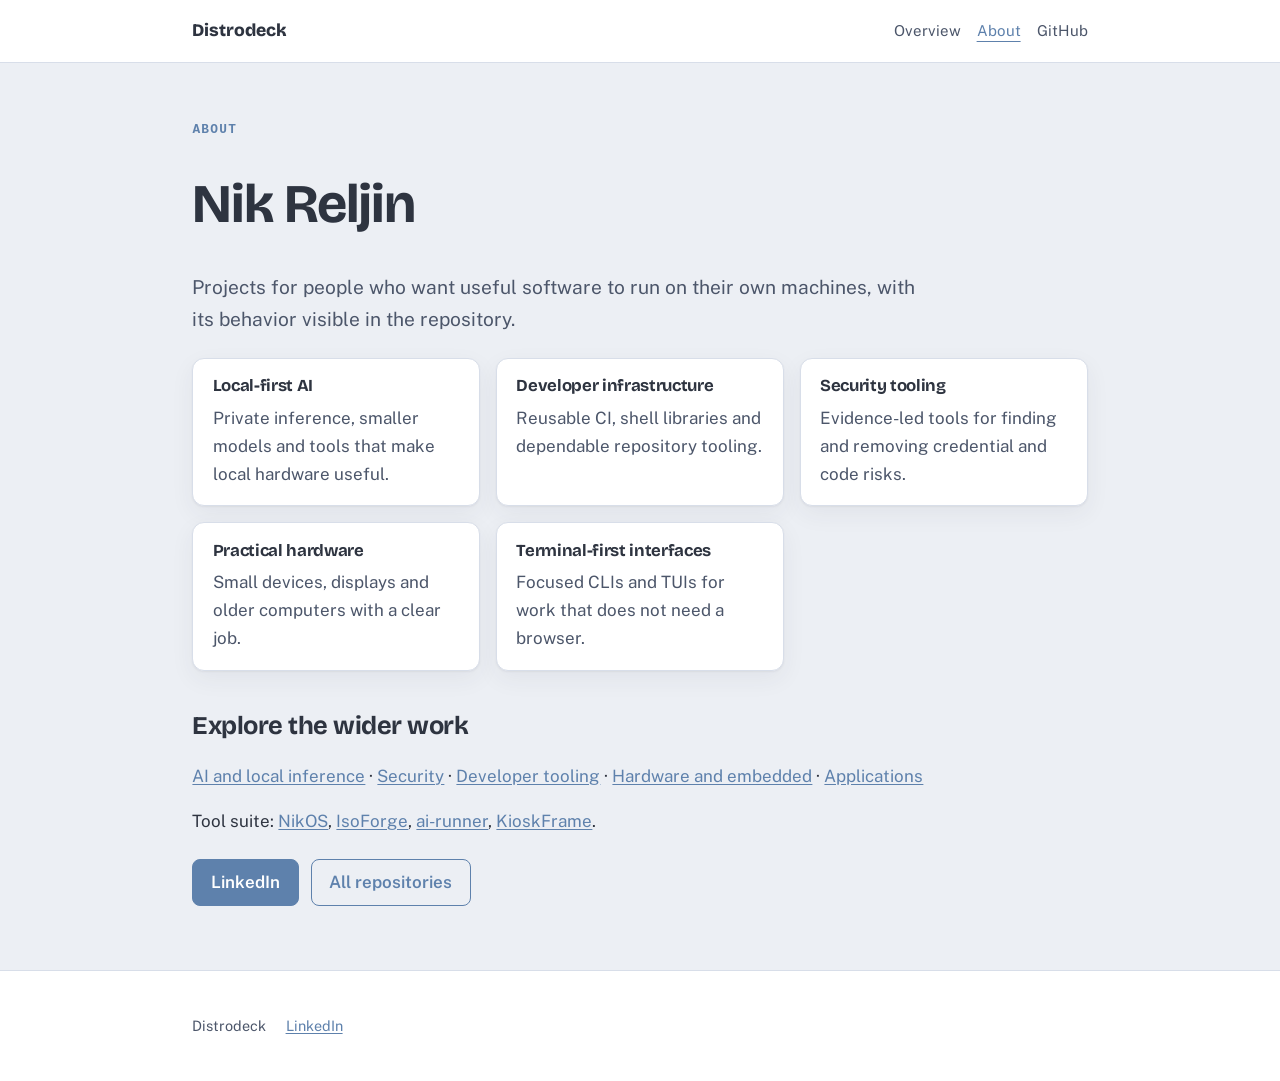
==== site/about.html @ 6757e1e2 "docs: add GitHub Pages site" ====
<!doctype html><html lang="en"><head><meta charset="utf-8"><meta name="viewport" content="width=device-width,initial-scale=1"><meta name="description" content="About Nik Reljin's local-first software projects."><title>About — Distrodeck</title><link rel="preconnect" href="https://fonts.googleapis.com"><link rel="preconnect" href="https://fonts.gstatic.com" crossorigin><link href="https://fonts.googleapis.com/css2?family=Bricolage+Grotesque:wght@600;800&family=Public+Sans:wght@400;500;600&display=swap" rel="stylesheet"><link rel="stylesheet" href="style.css"></head><body><a class="skip" href="#main">Skip to content</a><header><div class="wrap"><a class="brand" href="index.html">Distrodeck</a><nav><a href="index.html">Overview</a><a href="about.html" aria-current="page">About</a><a href="https://github.com/nikolareljin/distrodeck">GitHub</a></nav></div></header><main id="main"><div class="wrap"><p class="tag">About</p><h1>Nik Reljin</h1><p class="lede">Projects for people who want useful software to run on their own machines, with its behavior visible in the repository.</p><div class="cards"><article class="card"><h3>Local-first AI</h3><p>Private inference, smaller models and tools that make local hardware useful.</p></article><article class="card"><h3>Developer infrastructure</h3><p>Reusable CI, shell libraries and dependable repository tooling.</p></article><article class="card"><h3>Security tooling</h3><p>Evidence-led tools for finding and removing credential and code risks.</p></article><article class="card"><h3>Practical hardware</h3><p>Small devices, displays and older computers with a clear job.</p></article><article class="card"><h3>Terminal-first interfaces</h3><p>Focused CLIs and TUIs for work that does not need a browser.</p></article></div><h2>Explore the wider work</h2><p><a href="https://nikolareljin.github.io/nikos/about.html#ai-and-local-inference">AI and local inference</a> · <a href="https://nikolareljin.github.io/nikos/about.html#security">Security</a> · <a href="https://nikolareljin.github.io/nikos/about.html#developer-tooling">Developer tooling</a> · <a href="https://nikolareljin.github.io/nikos/about.html#hardware-and-embedded">Hardware and embedded</a> · <a href="https://nikolareljin.github.io/nikos/about.html#applications">Applications</a></p><p>Tool suite: <a href="https://nikolareljin.github.io/nikos/">NikOS</a>, <a href="https://nikolareljin.github.io/burn-iso/">IsoForge</a>, <a href="https://nikolareljin.github.io/ai-runner/">ai-runner</a>, <a href="https://nikolareljin.github.io/kiosk-frame/">KioskFrame</a>.</p><div class="actions"><a class="btn primary" href="https://www.linkedin.com/in/nikolareljin">LinkedIn</a><a class="btn" href="https://github.com/nikolareljin">All repositories</a></div></div></main><footer><div class="wrap"><span>Distrodeck</span><span><a href="https://www.linkedin.com/in/nikolareljin">LinkedIn</a></span></div></footer></body></html>
---- site/style.css ----
:root{--paper:#ECEFF4;--raised:#fff;--ink:#2E3440;--soft:#4C566A;--rule:#D8DEE9;--frost:#5E81AC;--bright:#88C0D0;--green:#A3BE8C;--terminal:#2E3440;--terminal-ink:#D8DEE9;--shadow:0 1px 2px rgba(46,52,64,.06),0 8px 24px rgba(46,52,64,.06)}
@media(prefers-color-scheme:dark){:root{--paper:#2E3440;--raised:#3B4252;--ink:#ECEFF4;--soft:#C1C9D6;--rule:#434C5E;--frost:#88C0D0;--bright:#8FBCBB;--terminal:#242933;--shadow:0 1px 2px rgba(0,0,0,.3),0 8px 24px rgba(0,0,0,.28)}}
*{box-sizing:border-box}body{margin:0;background:var(--paper);color:var(--ink);font:17px/1.65 "Public Sans",system-ui,sans-serif}h1,h2,h3{font-family:"Bricolage Grotesque","Public Sans",sans-serif;line-height:1.15;letter-spacing:-.02em}h1{font-size:clamp(2.2rem,5vw,3.4rem)}h2{margin-top:2.5rem}a{color:var(--frost);text-underline-offset:2px}a:hover{color:var(--bright)}.wrap{max-width:940px;margin:auto;padding:0 1.4rem}header,footer{background:var(--raised);border-color:var(--rule);border-style:solid}header{position:sticky;top:0;z-index:2;border-width:0 0 1px}header .wrap,footer .wrap{display:flex;align-items:center;gap:1.2rem;min-height:62px;flex-wrap:wrap}.brand{font-family:"Bricolage Grotesque",sans-serif;font-size:1.1rem;font-weight:800;color:var(--ink);text-decoration:none}nav{display:flex;gap:1rem;flex-wrap:wrap;margin-left:auto}nav a{color:var(--soft);font-size:.94rem;text-decoration:none}nav a[aria-current=page]{color:var(--frost);text-decoration:underline;text-underline-offset:5px}main{padding:3rem 0 4rem}footer{border-width:1px 0 0;color:var(--soft);font-size:.9rem;padding:1.5rem 0}.lede{font-size:1.2rem;color:var(--soft);max-width:62ch}.tag{font:700 .8rem/1 "JetBrains Mono",monospace;letter-spacing:.1em;text-transform:uppercase;color:var(--frost)}.cards{display:grid;gap:1rem;grid-template-columns:repeat(auto-fit,minmax(220px,1fr));margin-top:1.4rem}.card{background:var(--raised);border:1px solid var(--rule);border-radius:12px;padding:1.1rem 1.2rem;box-shadow:var(--shadow)}.card h3{margin:0 0 .5rem;font-size:1.05rem}.card p{color:var(--soft);margin:0}.actions{display:flex;gap:.75rem;flex-wrap:wrap;margin-top:1.5rem}.btn{padding:.55rem 1.1rem;border:1px solid var(--frost);border-radius:8px;font-weight:600;text-decoration:none}.primary{background:var(--frost);color:var(--raised)}.primary:hover{color:var(--terminal);background:var(--bright)}.note{border-left:3px solid var(--green);background:var(--raised);padding:.9rem 1rem;margin:1.5rem 0;border-radius:0 8px 8px 0}.skip{position:absolute;left:-9999px}.skip:focus{left:1rem;top:1rem;z-index:4;background:var(--raised);padding:.5rem}@media(max-width:620px){body{font-size:16px}nav{width:100%;margin-left:0}main{padding-top:2rem}}
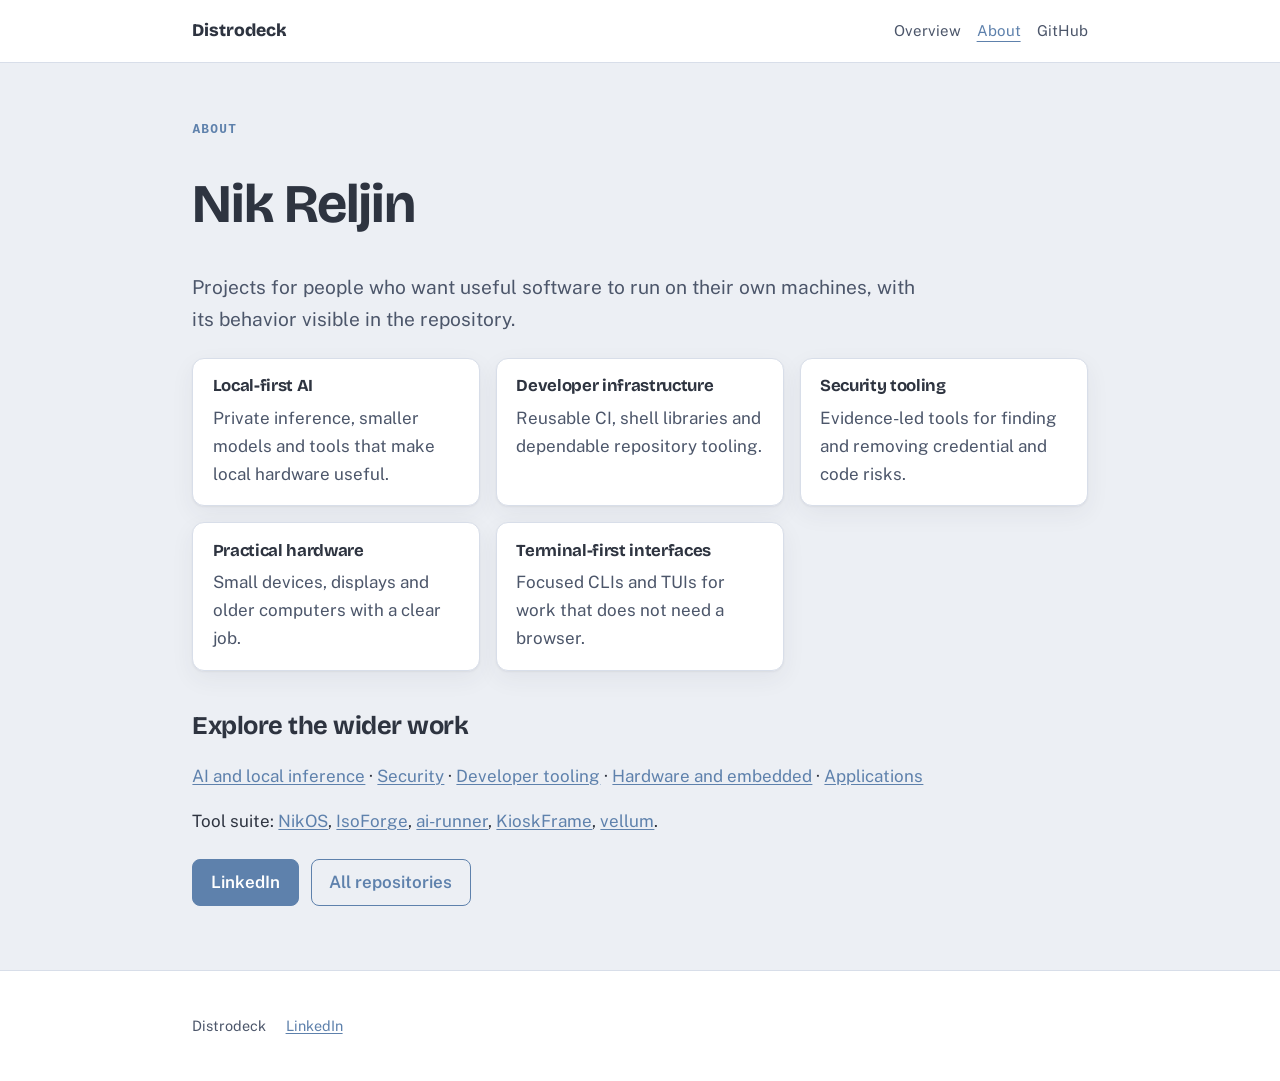
==== commit faa5ab50: "docs(site): link vellum in the tool suite" ====
--- a/site/about.html
+++ b/site/about.html
@@ -1 +1 @@
-<!doctype html><html lang="en"><head><meta charset="utf-8"><meta name="viewport" content="width=device-width,initial-scale=1"><meta name="description" content="About Nik Reljin's local-first software projects."><title>About — Distrodeck</title><link rel="preconnect" href="https://fonts.googleapis.com"><link rel="preconnect" href="https://fonts.gstatic.com" crossorigin><link href="https://fonts.googleapis.com/css2?family=Bricolage+Grotesque:wght@600;800&family=Public+Sans:wght@400;500;600&display=swap" rel="stylesheet"><link rel="stylesheet" href="style.css"></head><body><a class="skip" href="#main">Skip to content</a><header><div class="wrap"><a class="brand" href="index.html">Distrodeck</a><nav><a href="index.html">Overview</a><a href="about.html" aria-current="page">About</a><a href="https://github.com/nikolareljin/distrodeck">GitHub</a></nav></div></header><main id="main"><div class="wrap"><p class="tag">About</p><h1>Nik Reljin</h1><p class="lede">Projects for people who want useful software to run on their own machines, with its behavior visible in the repository.</p><div class="cards"><article class="card"><h3>Local-first AI</h3><p>Private inference, smaller models and tools that make local hardware useful.</p></article><article class="card"><h3>Developer infrastructure</h3><p>Reusable CI, shell libraries and dependable repository tooling.</p></article><article class="card"><h3>Security tooling</h3><p>Evidence-led tools for finding and removing credential and code risks.</p></article><article class="card"><h3>Practical hardware</h3><p>Small devices, displays and older computers with a clear job.</p></article><article class="card"><h3>Terminal-first interfaces</h3><p>Focused CLIs and TUIs for work that does not need a browser.</p></article></div><h2>Explore the wider work</h2><p><a href="https://nikolareljin.github.io/nikos/about.html#ai-and-local-inference">AI and local inference</a> · <a href="https://nikolareljin.github.io/nikos/about.html#security">Security</a> · <a href="https://nikolareljin.github.io/nikos/about.html#developer-tooling">Developer tooling</a> · <a href="https://nikolareljin.github.io/nikos/about.html#hardware-and-embedded">Hardware and embedded</a> · <a href="https://nikolareljin.github.io/nikos/about.html#applications">Applications</a></p><p>Tool suite: <a href="https://nikolareljin.github.io/nikos/">NikOS</a>, <a href="https://nikolareljin.github.io/burn-iso/">IsoForge</a>, <a href="https://nikolareljin.github.io/ai-runner/">ai-runner</a>, <a href="https://nikolareljin.github.io/kiosk-frame/">KioskFrame</a>.</p><div class="actions"><a class="btn primary" href="https://www.linkedin.com/in/nikolareljin">LinkedIn</a><a class="btn" href="https://github.com/nikolareljin">All repositories</a></div></div></main><footer><div class="wrap"><span>Distrodeck</span><span><a href="https://www.linkedin.com/in/nikolareljin">LinkedIn</a></span></div></footer></body></html>
+<!doctype html><html lang="en"><head><meta charset="utf-8"><meta name="viewport" content="width=device-width,initial-scale=1"><meta name="description" content="About Nik Reljin's local-first software projects."><title>About — Distrodeck</title><link rel="preconnect" href="https://fonts.googleapis.com"><link rel="preconnect" href="https://fonts.gstatic.com" crossorigin><link href="https://fonts.googleapis.com/css2?family=Bricolage+Grotesque:wght@600;800&family=Public+Sans:wght@400;500;600&display=swap" rel="stylesheet"><link rel="stylesheet" href="style.css"></head><body><a class="skip" href="#main">Skip to content</a><header><div class="wrap"><a class="brand" href="index.html">Distrodeck</a><nav><a href="index.html">Overview</a><a href="about.html" aria-current="page">About</a><a href="https://github.com/nikolareljin/distrodeck">GitHub</a></nav></div></header><main id="main"><div class="wrap"><p class="tag">About</p><h1>Nik Reljin</h1><p class="lede">Projects for people who want useful software to run on their own machines, with its behavior visible in the repository.</p><div class="cards"><article class="card"><h3>Local-first AI</h3><p>Private inference, smaller models and tools that make local hardware useful.</p></article><article class="card"><h3>Developer infrastructure</h3><p>Reusable CI, shell libraries and dependable repository tooling.</p></article><article class="card"><h3>Security tooling</h3><p>Evidence-led tools for finding and removing credential and code risks.</p></article><article class="card"><h3>Practical hardware</h3><p>Small devices, displays and older computers with a clear job.</p></article><article class="card"><h3>Terminal-first interfaces</h3><p>Focused CLIs and TUIs for work that does not need a browser.</p></article></div><h2>Explore the wider work</h2><p><a href="https://nikolareljin.github.io/nikos/about.html#ai-and-local-inference">AI and local inference</a> · <a href="https://nikolareljin.github.io/nikos/about.html#security">Security</a> · <a href="https://nikolareljin.github.io/nikos/about.html#developer-tooling">Developer tooling</a> · <a href="https://nikolareljin.github.io/nikos/about.html#hardware-and-embedded">Hardware and embedded</a> · <a href="https://nikolareljin.github.io/nikos/about.html#applications">Applications</a></p><p>Tool suite: <a href="https://nikolareljin.github.io/nikos/">NikOS</a>, <a href="https://nikolareljin.github.io/iso-forge/">IsoForge</a>, <a href="https://nikolareljin.github.io/ai-runner/">ai-runner</a>, <a href="https://nikolareljin.github.io/kiosk-frame/">KioskFrame</a>, <a href="https://nikolareljin.github.io/vellum/">vellum</a>.</p><div class="actions"><a class="btn primary" href="https://www.linkedin.com/in/nikolareljin">LinkedIn</a><a class="btn" href="https://github.com/nikolareljin">All repositories</a></div></div></main><footer><div class="wrap"><span>Distrodeck</span><span><a href="https://www.linkedin.com/in/nikolareljin">LinkedIn</a></span></div></footer></body></html>
--- a/site/style.css
+++ b/site/style.css
@@ -1,3 +1,4 @@
 :root{--paper:#ECEFF4;--raised:#fff;--ink:#2E3440;--soft:#4C566A;--rule:#D8DEE9;--frost:#5E81AC;--bright:#88C0D0;--green:#A3BE8C;--terminal:#2E3440;--terminal-ink:#D8DEE9;--shadow:0 1px 2px rgba(46,52,64,.06),0 8px 24px rgba(46,52,64,.06)}
+section{margin-top:4rem}section h2{margin-top:.4rem}.product-shot{margin:3rem 0 0}.product-shot img{display:block;width:100%;max-width:900px;border:1px solid var(--rule);border-radius:12px;box-shadow:var(--shadow)}figcaption{color:var(--soft);font-size:.92rem;margin-top:.7rem}.command-section>p:not(.tag){color:var(--soft);max-width:68ch}.command-grid{display:grid;gap:1rem;grid-template-columns:repeat(auto-fit,minmax(260px,1fr));margin-top:1.4rem}.command-card{background:var(--raised);border:1px solid var(--rule);border-radius:12px;padding:1.15rem 1.25rem;box-shadow:var(--shadow)}.command-card h3{font-size:1.08rem;margin:0 0 .8rem}dl{margin:0}dt{font-weight:600;margin-top:.8rem}dt:first-child{margin-top:0}dd{color:var(--soft);margin:.15rem 0 0}code,pre{font-family:ui-monospace,SFMono-Regular,Consolas,monospace}code{font-size:.9em}pre{background:var(--terminal);border-radius:12px;color:var(--terminal-ink);font-size:.9rem;line-height:1.6;margin:1.25rem 0;overflow-x:auto;padding:1.2rem 1.35rem}pre code{font-size:inherit}.facts{display:grid;gap:1rem;grid-template-columns:repeat(auto-fit,minmax(220px,1fr))}.facts div{border-top:2px solid var(--bright);padding-top:.2rem}.facts h3{font-size:1rem;margin-bottom:.35rem}.facts p{color:var(--soft);margin-top:0}.more-links{margin-top:2.25rem}.suite{margin-top:1.25rem}
 @media(prefers-color-scheme:dark){:root{--paper:#2E3440;--raised:#3B4252;--ink:#ECEFF4;--soft:#C1C9D6;--rule:#434C5E;--frost:#88C0D0;--bright:#8FBCBB;--terminal:#242933;--shadow:0 1px 2px rgba(0,0,0,.3),0 8px 24px rgba(0,0,0,.28)}}
 *{box-sizing:border-box}body{margin:0;background:var(--paper);color:var(--ink);font:17px/1.65 "Public Sans",system-ui,sans-serif}h1,h2,h3{font-family:"Bricolage Grotesque","Public Sans",sans-serif;line-height:1.15;letter-spacing:-.02em}h1{font-size:clamp(2.2rem,5vw,3.4rem)}h2{margin-top:2.5rem}a{color:var(--frost);text-underline-offset:2px}a:hover{color:var(--bright)}.wrap{max-width:940px;margin:auto;padding:0 1.4rem}header,footer{background:var(--raised);border-color:var(--rule);border-style:solid}header{position:sticky;top:0;z-index:2;border-width:0 0 1px}header .wrap,footer .wrap{display:flex;align-items:center;gap:1.2rem;min-height:62px;flex-wrap:wrap}.brand{font-family:"Bricolage Grotesque",sans-serif;font-size:1.1rem;font-weight:800;color:var(--ink);text-decoration:none}nav{display:flex;gap:1rem;flex-wrap:wrap;margin-left:auto}nav a{color:var(--soft);font-size:.94rem;text-decoration:none}nav a[aria-current=page]{color:var(--frost);text-decoration:underline;text-underline-offset:5px}main{padding:3rem 0 4rem}footer{border-width:1px 0 0;color:var(--soft);font-size:.9rem;padding:1.5rem 0}.lede{font-size:1.2rem;color:var(--soft);max-width:62ch}.tag{font:700 .8rem/1 "JetBrains Mono",monospace;letter-spacing:.1em;text-transform:uppercase;color:var(--frost)}.cards{display:grid;gap:1rem;grid-template-columns:repeat(auto-fit,minmax(220px,1fr));margin-top:1.4rem}.card{background:var(--raised);border:1px solid var(--rule);border-radius:12px;padding:1.1rem 1.2rem;box-shadow:var(--shadow)}.card h3{margin:0 0 .5rem;font-size:1.05rem}.card p{color:var(--soft);margin:0}.actions{display:flex;gap:.75rem;flex-wrap:wrap;margin-top:1.5rem}.btn{padding:.55rem 1.1rem;border:1px solid var(--frost);border-radius:8px;font-weight:600;text-decoration:none}.primary{background:var(--frost);color:var(--raised)}.primary:hover{color:var(--terminal);background:var(--bright)}.note{border-left:3px solid var(--green);background:var(--raised);padding:.9rem 1rem;margin:1.5rem 0;border-radius:0 8px 8px 0}.skip{position:absolute;left:-9999px}.skip:focus{left:1rem;top:1rem;z-index:4;background:var(--raised);padding:.5rem}@media(max-width:620px){body{font-size:16px}nav{width:100%;margin-left:0}main{padding-top:2rem}}
